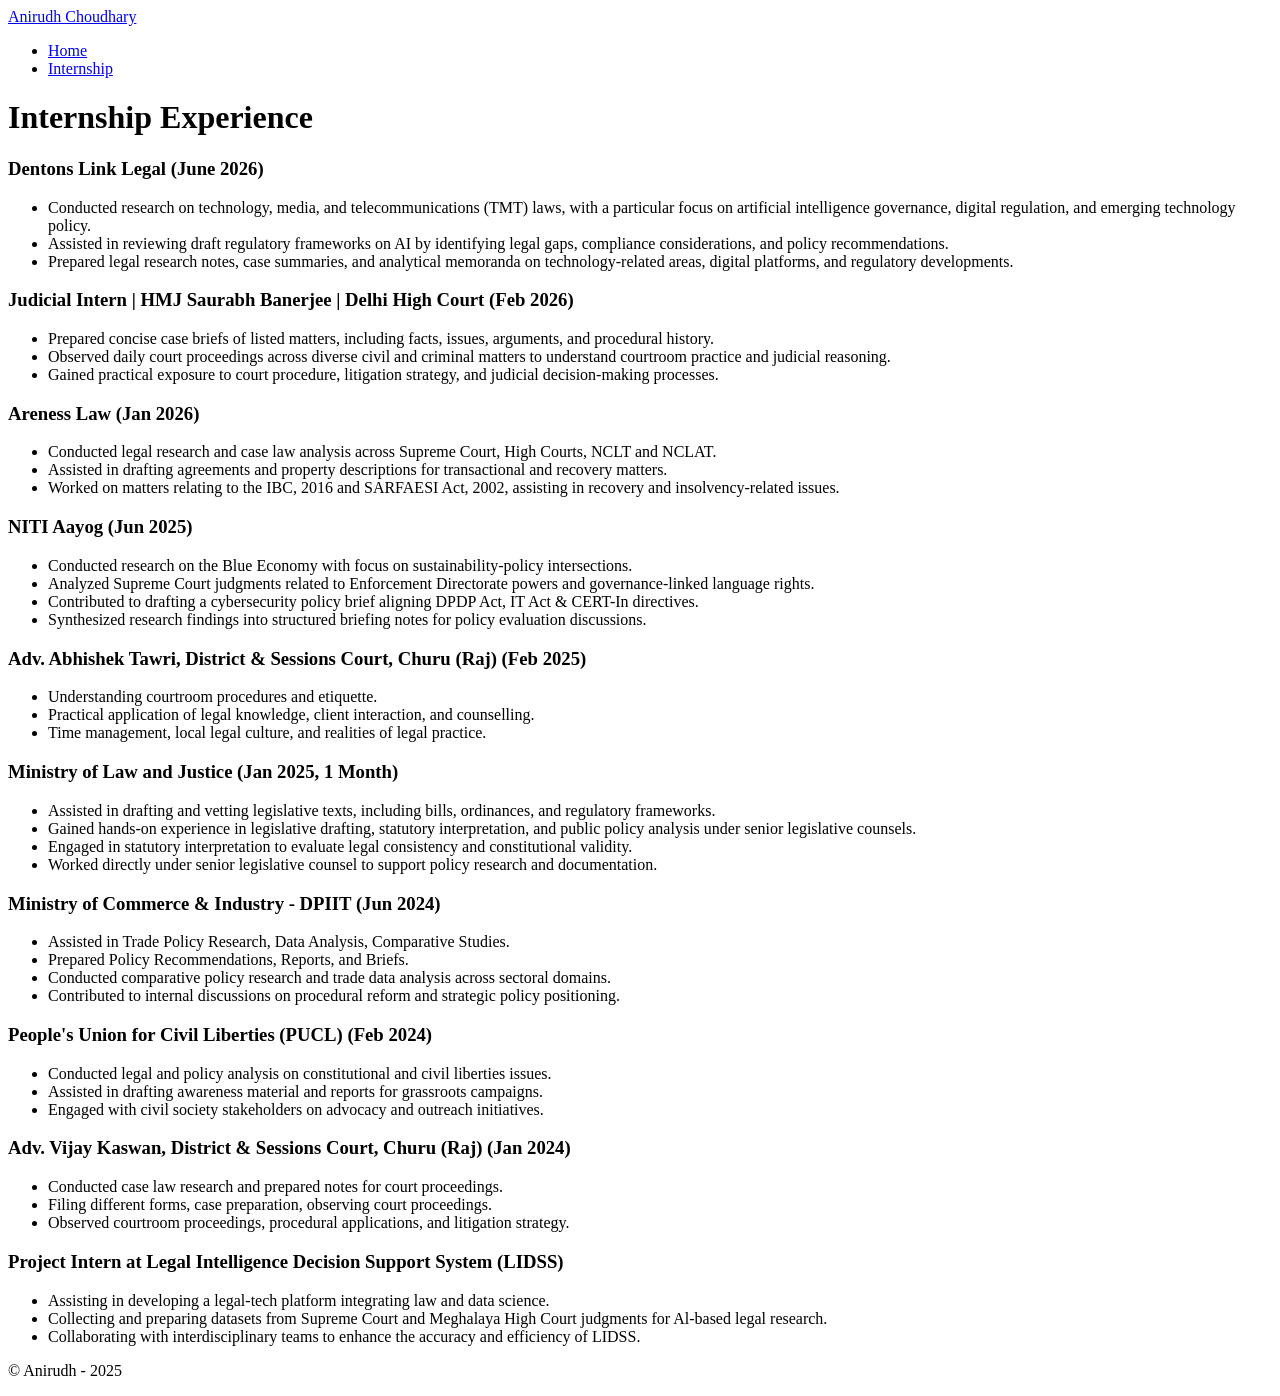
==== internship.html @ 68249a0b "initial commit" ====
<!doctype html>
<html lang="en">
<head>
  <meta charset="utf-8" />
  <meta name="viewport" content="width=device-width,initial-scale=1" />
  <title>Internship — Anirudh Choudhary</title>
  <link rel="stylesheet" href="css/style.css">
</head>
<body>
  <nav class="nav">
    <div class="container">
      <a class="brand" href="index.html">Anirudh Choudhary</a>
      <ul class="nav-links">
        <li><a href="index.html">Home</a></li>
        <li><a href="internship.html">Internship</a></li>
        <!-- <li><a href="research.html">Research</a></li> -->
      <!-- <li><a href="contact.html">Contact</a></li></ul> -->
    </div>
  </nav>

  <main class="container content">
    <h1>Internship Experience</h1>
    
        <div class="internship">
            <h3> Dentons Link Legal (June 2026)</h3>
            <ul>
                <li>Conducted research on technology, media, and telecommunications (TMT) laws, with a particular focus on artificial intelligence governance, digital regulation, and emerging technology policy.</li>
                <li>Assisted in reviewing draft regulatory frameworks on AI by identifying legal gaps, compliance considerations, and policy recommendations.</li>
                <li>Prepared legal research notes, case summaries, and analytical memoranda on technology-related areas, digital platforms, and regulatory developments.</li>
            </ul>
        </div>  

        <div class="internship">
            <h3> Judicial Intern | HMJ Saurabh Banerjee | Delhi High Court (Feb 2026)</h3>
            <ul>
                <li>Prepared concise case briefs of listed matters, including facts, issues, arguments, and procedural history.</li>
                <li>Observed daily court proceedings across diverse civil and criminal matters to understand courtroom practice and judicial reasoning.</li>
                <li>Gained practical exposure to court procedure, litigation strategy, and judicial decision-making processes.</li>
            </ul>
        </div>    

        <div class="internship">
            <h3>Areness Law (Jan 2026)</h3>
            <ul>
                <li>Conducted legal research and case law analysis across Supreme Court, High Courts, NCLT and NCLAT.</li>
                <li>Assisted in drafting agreements and property descriptions for transactional and recovery matters.</li>
                <li>Worked on matters relating to the IBC, 2016 and SARFAESI Act, 2002, assisting in recovery and insolvency-related issues.</li>
            </ul>
        </div>    

        <div class="internship">
            <h3>NITI Aayog (Jun 2025)</h3>
            <ul>
                <li>Conducted research on the Blue Economy with focus on sustainability-policy intersections.</li>
                <li>Analyzed Supreme Court judgments related to Enforcement Directorate powers and governance-linked language rights.</li>
                <li>Contributed to drafting a cybersecurity policy brief aligning DPDP Act, IT Act & CERT-In directives.</li>
                <li>Synthesized research findings into structured briefing notes for policy evaluation discussions.</li>
            </ul>
        </div>    

        <div class="internship">
            <h3>Adv. Abhishek Tawri, District & Sessions Court, Churu (Raj) (Feb 2025)</h3>
            <ul>
                <li>Understanding courtroom procedures and etiquette.</li>
                <li>Practical application of legal knowledge, client interaction, and counselling.</li>
                <li>Time management, local legal culture, and realities of legal practice.</li>
            </ul>
        </div>

        <div class="internship">
            <h3>Ministry of Law and Justice (Jan 2025, 1 Month)</h3>
            <ul>
                <li>Assisted in drafting and vetting legislative texts, including bills, ordinances, and regulatory frameworks.</li>
                <li>Gained hands-on experience in legislative drafting, statutory interpretation, and public policy analysis under senior legislative counsels.</li>
                <li>Engaged in statutory interpretation to evaluate legal consistency and constitutional validity.</li>
                <li> Worked directly under senior legislative counsel to support policy research and documentation.</li>
            </ul>
        </div>

        <div class="internship">
            <h3>Ministry of Commerce & Industry - DPIIT (Jun 2024)</h3>
            <ul>
                <li>Assisted in Trade Policy Research, Data Analysis, Comparative Studies.</li>
                <li>Prepared Policy Recommendations, Reports, and Briefs.</li>
                <li>Conducted comparative policy research and trade data analysis across sectoral domains.</li>
                <li>Contributed to internal discussions on procedural reform and strategic policy positioning.</li>
            </ul>
        </div>

        <div class="internship">
            <h3>People's Union for Civil Liberties (PUCL) (Feb 2024)</h3>
            <ul>
                <li>Conducted legal and policy analysis on constitutional and civil liberties issues.</li>
                <li>Assisted in drafting awareness material and reports for grassroots campaigns.</li>
                <li>Engaged with civil society stakeholders on advocacy and outreach initiatives. </li>
            </ul>
        </div>

        <div class="internship">
            <h3>Adv. Vijay Kaswan, District & Sessions Court, Churu (Raj) (Jan 2024)</h3>
            <ul>
                <li>Conducted case law research and prepared notes for court proceedings.</li>
                <li>Filing different forms, case preparation, observing court proceedings.</li>
                <li>Observed courtroom proceedings, procedural applications, and litigation strategy. </li>
            </ul>
        </div>

        <div class="internship">
            <h3>Project Intern at Legal Intelligence Decision Support System (LIDSS) </h3>
            <ul>
                <li>Assisting in developing a legal-tech platform integrating law and data science.</li>
                <li>Collecting and preparing datasets from Supreme Court and Meghalaya High Court judgments for Al-based legal research.</li>
                <li>Collaborating with interdisciplinary teams to enhance the accuracy and efficiency of LIDSS.</li>
            </ul>
        </div>


  <footer class="footer">
    <div class="container">
      <p>© <span id="year"></span> Anirudh - 2025</p>
    </div>
  </footer>

  <script>document.getElementById('year2').innerText = new Date().getFullYear()</script>
</body>
</html>
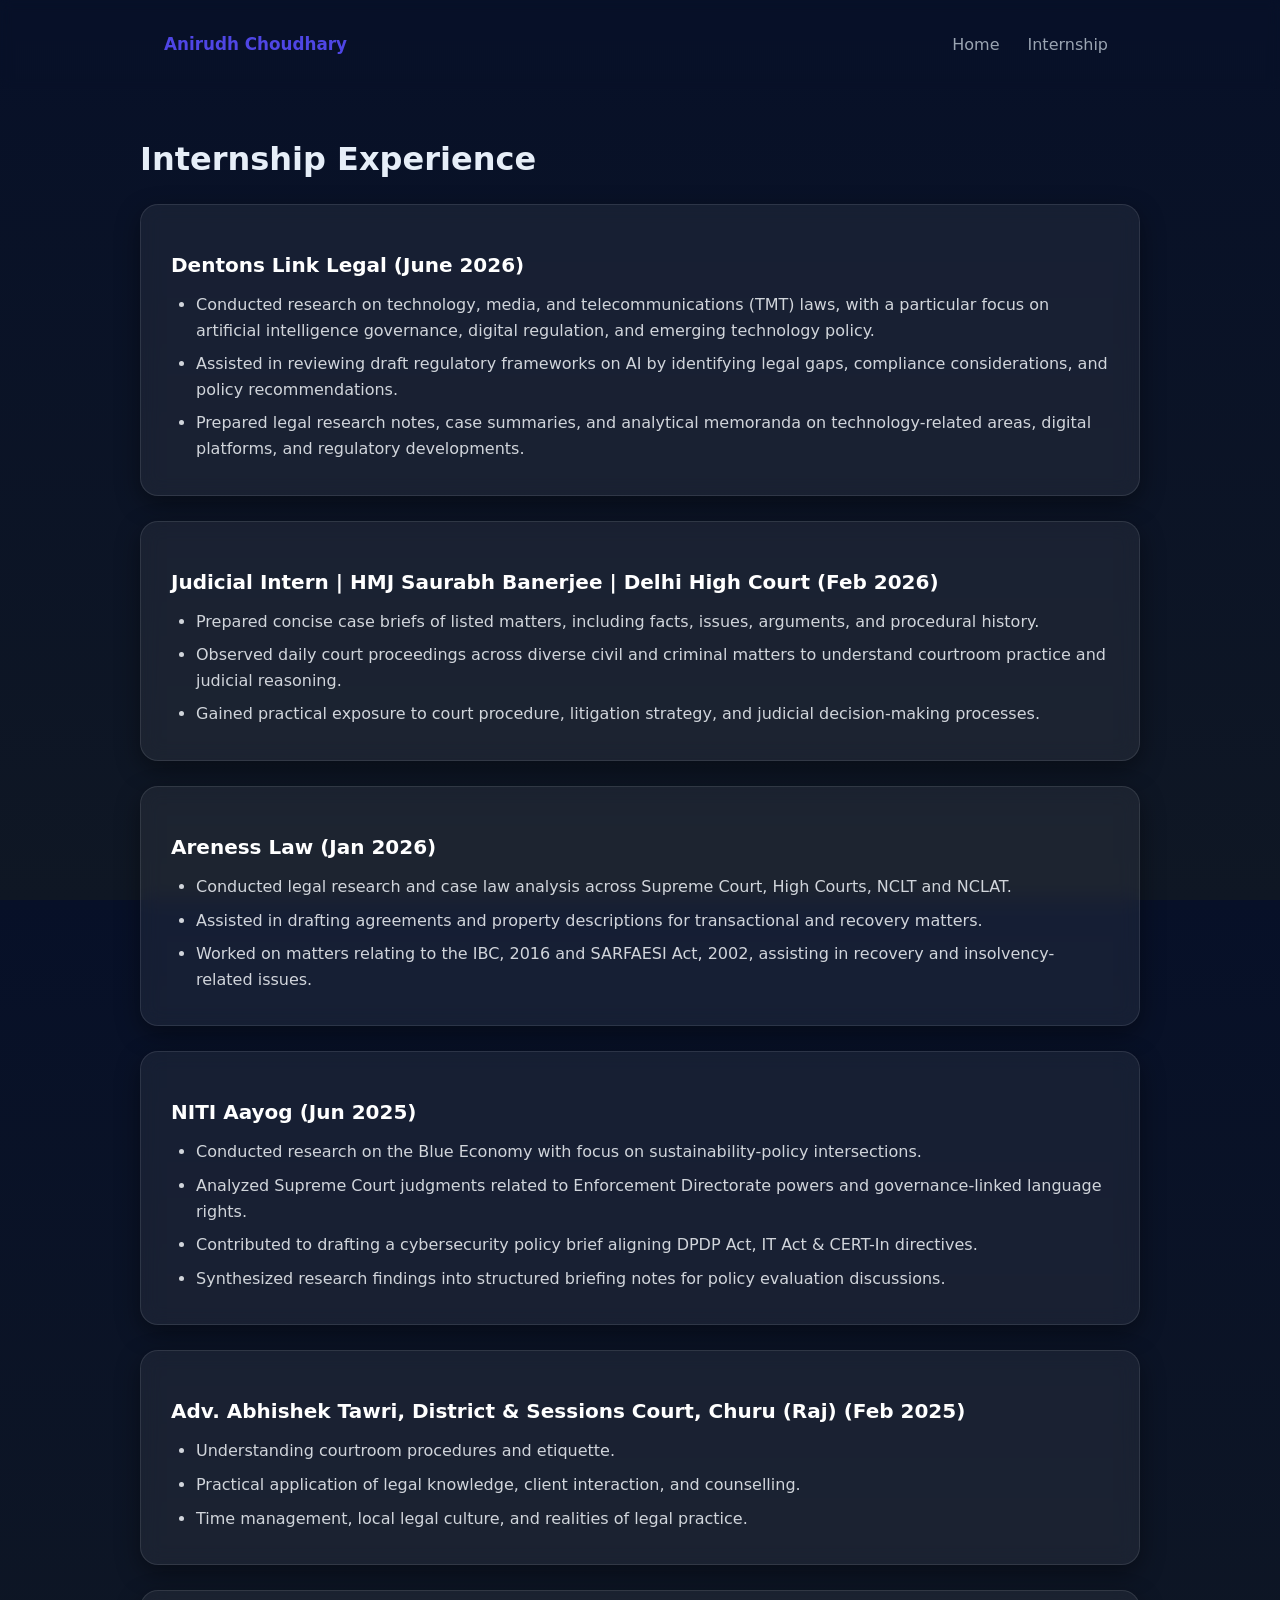
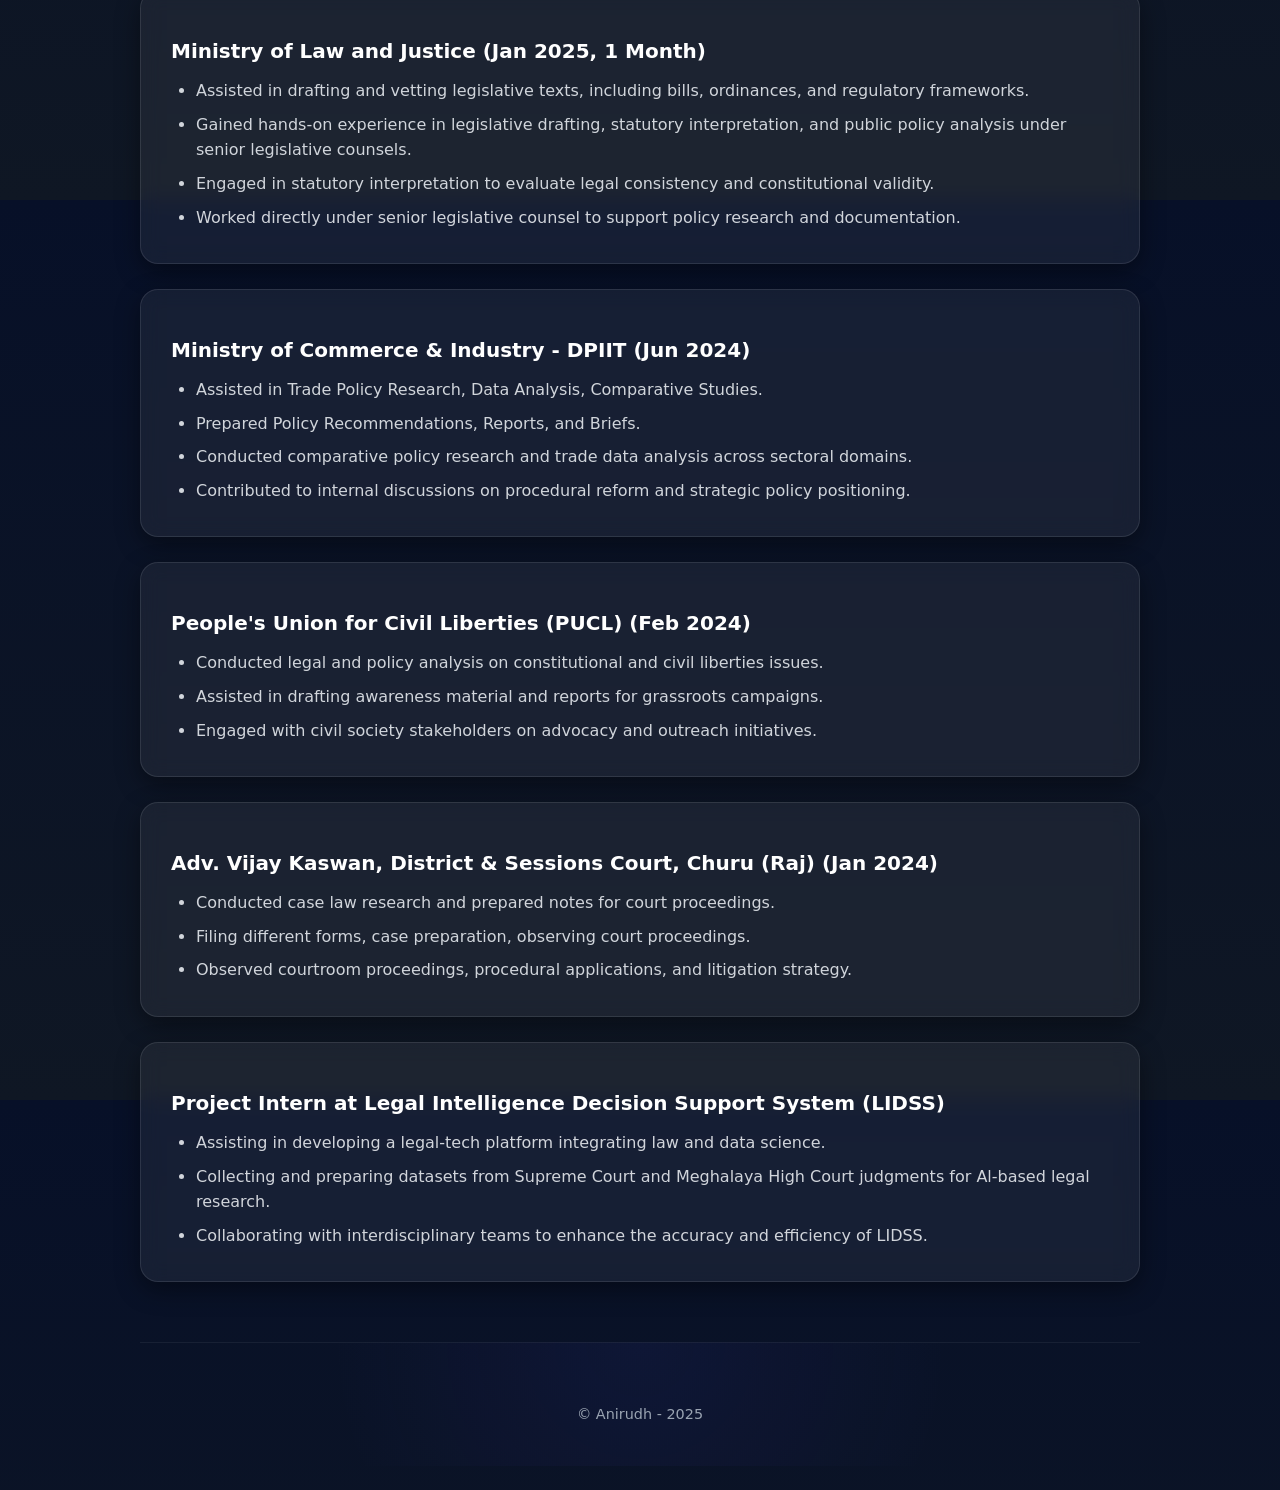
==== commit 47d4b8ff: "commit changes" ====
--- a/internship.html
+++ b/internship.html
@@ -4,7 +4,7 @@
   <meta charset="utf-8" />
   <meta name="viewport" content="width=device-width,initial-scale=1" />
   <title>Internship — Anirudh Choudhary</title>
-  <link rel="stylesheet" href="css/style.css">
+  <link rel="stylesheet" href="style.css">
 </head>
 <body>
   <nav class="nav">
--- a/style.css
+++ b/style.css
@@ -0,0 +1,340 @@
+/* Simple, modern styling - responsive layout */
+:root{
+  --bg:#0f1724;
+  --card:#0b1120;
+  --muted:#9aa4b2;
+  --accent:#4f46e5;
+  --glass: rgba(255,255,255,0.03);
+  --radius:12px;
+  font-family: Inter, system-ui, -apple-system, 'Segoe UI', Roboto, 'Helvetica Neue', Arial;
+}
+
+*{box-sizing:border-box}
+html,body{height:100%}
+body{
+  margin:0; background:linear-gradient(180deg,#071028 0%, #0f1724 100%);
+  color:#e6eef8; -webkit-font-smoothing:antialiased;
+  line-height:1.5;
+}
+
+
+/* container */
+.container{max-width:1000px;margin:0 auto;padding:24px;}
+
+/* nav */
+.nav{backdrop-filter: blur(6px);position:sticky;top:0;background:transparent;padding:8px 0;z-index:10}
+.nav .container{display:flex;align-items:center;justify-content:space-between}
+.brand{font-weight:700;color:var(--accent);text-decoration:none;font-size:1.05rem}
+.nav-links{list-style:none;display:flex;gap:12px;margin:0;padding:0}
+.nav-links a{color:var(--muted);text-decoration:none;padding:8px;border-radius:8px}
+.nav-links a:hover{color:#fff;background:var(--glass)}
+
+/* hero */
+.hero{padding:48px 0}
+.hero-grid{display:grid;grid-template-columns:1fr 300px;gap:24px;align-items:center}
+.hero-text h1{font-size:2rem;margin:0 0 8px}
+.lead{color:var(--muted);max-width:55ch}
+.accent{color:var(--accent)}
+
+.hero-photo{display:flex;justify-content:center}
+.hero-photo img{width:240px;height:auto;object-fit:cover;border-radius:12px;border:6px solid rgba(255,255,255,0.06);box-shadow:0 10px 30px rgba(15,23,36,0.6)}
+
+/* main cards */
+.main-grid{display:grid;grid-template-columns:1fr 1fr;gap:20px;padding-bottom:48px}
+.card{background:linear-gradient(180deg, rgba(255,255,255,0.02), rgba(255,255,255,0.01));padding:20px;border-radius:var(--radius);box-shadow: 0 6px 18px rgba(2,6,23,0.6)}
+
+/* links & buttons */
+.cta{display:inline-block;padding:10px 16px;border-radius:10px;background:var(--accent);color:white;text-decoration:none;margin-right:8px}
+.cta.ghost{background:transparent;border:1px solid rgba(255,255,255,0.04)}
+
+.link-btn{display:inline-block;padding:8px 12px;border-radius:8px;background:transparent;border:1px solid rgba(255,255,255,0.05);color:var(--muted);text-decoration:none}
+
+/* content */
+.content{padding:24px 0}
+.experience{background:var(--card);padding:16px;border-radius:10px;margin-bottom:14px;color:#dfe8f6}
+.posts{display:grid;gap:12px}
+
+/* footer */
+.footer{padding:18px 0;color:var(--muted);font-size:0.9rem;text-align:center;border-top:1px solid rgba(255,255,255,0.02)}
+
+/* responsive */
+@media (max-width:860px){
+  .hero-grid{grid-template-columns:1fr; text-align:center}
+  .main-grid{grid-template-columns:1fr}
+  .hero-photo img{width:200px;height:200px}
+  .nav .container{gap:12px}
+}
+
+
+/* Fade-in Animation */
+.fade-in {
+  opacity: 0;
+  animation: fadeIn 1.4s forwards;
+}
+@keyframes fadeIn {
+  to { opacity: 1; }
+}
+
+/* Contact Form */
+.contact-form {
+  display: flex;
+  flex-direction: column;
+  gap: 12px;
+  max-width: 450px;
+  margin-top: 20px;
+}
+.contact-form input, .contact-form textarea {
+  background: rgba(255,255,255,0.05);
+  border: 1px solid rgba(255,255,255,0.07);
+  color: white;
+  padding: 10px;
+  border-radius: 8px;
+}
+.contact-form input:focus, .contact-form textarea:focus {
+  outline: 2px solid var(--accent);
+}
+
+.experience ul {
+  list-style: none;
+  padding-left: 0;
+}
+
+.experience ul li {
+  margin-bottom: 8px;
+}
+
+
+/* === Social Icons Styling === */
+.social-icons {
+  display: flex;
+  justify-content: center;
+  align-items: center;
+  gap: 25px; /* spacing between icons */
+  margin-top: 20px;
+}
+
+.social-icons a {
+  color: #7c3aed; /* violet accent */
+  font-size: 1.8rem;
+  transition: all 0.3s ease;
+}
+
+.social-icons a:hover {
+  color: #a78bfa; /* lighter violet on hover */
+  transform: translateY(-3px) scale(1.1);
+}
+
+.footer a:hover {
+  color: #a78bfa;
+}
+
+.footer a:hover svg {
+  transform: translateY(-3px) scale(1.1);
+  filter: drop-shadow(0 0 6px rgba(124, 58, 237, 0.6));
+}
+
+.content {
+  text-align: left;
+}
+
+.contact-section {
+  text-align: center;
+  display: flex;
+  justify-content: center;
+}
+
+.contact-section .container {
+  max-width: 600px;
+}
+
+.contact-form {
+  width: 100%;
+  display: flex;
+  flex-direction: column;
+  gap: 12px;
+  margin-top: 20px;
+  align-items: stretch;
+}
+
+.contact-form input,
+.contact-form textarea {
+  width: 100%;
+}
+
+#success-message {
+  display: none;
+  margin-top: 16px;
+  padding: 12px;
+  border-radius: 8px;
+  background: rgba(79, 70, 229, 0.15);
+  border: 1px solid rgba(79, 70, 229, 0.4);
+  color: #ffffff;
+  text-align: center;
+  animation: fadeIn 0.5s ease-in-out;
+}
+
+
+.footer .container {
+  gap: 2px;
+}
+
+
+.posts li.card {
+  padding: 16px;
+  border-radius: 10px;
+  background: rgba(255,255,255,0.03);
+  border: 1px solid rgba(255,255,255,0.05);
+}
+
+.posts li.card strong {
+  font-size: 1.05rem;
+  color: #fff;
+}
+
+/* Research Page Stylish File Cards */
+.research-card {
+  display: flex;
+  align-items: center;
+  gap: 14px;
+  padding: 16px;
+  background: rgba(255,255,255,0.06);
+  border: 1px solid rgba(255,255,255,0.12);
+  border-radius: 14px;
+  backdrop-filter: blur(8px);
+  transition: 0.35s ease;
+  cursor: pointer;
+}
+
+.research-card:hover {
+  transform: translateY(-4px);
+  background: rgba(255,255,255,0.12);
+  box-shadow: 0 6px 22px rgba(0,0,0,0.35);
+}
+
+.research-card .icon {
+  font-size: 28px;
+}
+
+.research-card .file-info {
+  display: flex;
+  flex-direction: column;
+}
+
+.research-card .file-actions a {
+  margin-right: 10px;
+  color: var(--accent);
+  text-decoration: none;
+  font-size: 0.9rem;
+}
+
+.research-card .file-actions a:hover {
+  text-decoration: underline;
+}
+
+/* === Internship Box Styling (Only affects .internship section) === */
+
+.internship {
+  background: rgba(255, 255, 255, 0.06);
+  border: 1px solid rgba(255, 255, 255, 0.1);
+  border-radius: 18px;
+  padding: 25px 30px;
+  margin-bottom: 25px;
+  box-shadow: 0 8px 25px rgba(0, 0, 0, 0.4);
+  backdrop-filter: blur(10px);
+  transition: all 0.3s ease;
+}
+
+.internship:hover {
+  transform: translateY(-5px);
+  box-shadow: 0 10px 30px rgba(124, 58, 237, 0.4);
+  border-color: #7c3aed;
+}
+
+.research-card:hover {
+  transform: translateY(-5px);
+  box-shadow: 0 10px 30px rgba(124, 58, 237, 0.4);
+  border-color: #7c3aed;
+}
+
+.internship h3 {
+  color: #fff;
+  font-size: 1.25rem;
+  margin-bottom: 12px;
+  font-weight: 600;
+}
+
+.internship ul {
+  list-style: disc;
+  padding-left: 25px;
+  margin: 0;
+}
+
+.internship li {
+  margin-bottom: 8px;
+  line-height: 1.6;
+  color: #d1d5db;
+}
+
+
+/* ===== Footer Enhancement ===== */
+
+.footer {
+  padding: 22px 0 18px;
+  margin-top: 60px;
+  border-top: 1px solid rgba(255,255,255,0.06);
+  background: radial-gradient(circle at top, rgba(79,70,229,0.08), transparent 60%);
+}
+
+.footer-socials {
+  margin-top: 8px;
+}
+
+.footer-inner {
+  display: flex;
+  flex-direction: column;
+  align-items: center;
+  gap: 10px;
+}
+
+/* Social Icons */
+.footer-socials {
+  display: flex;
+  gap: 22px;
+}
+
+.footer-socials a {
+  width: 46px;
+  height: 46px;
+  display: flex;
+  align-items: center;
+  justify-content: center;
+
+  border-radius: 50%;
+  background: rgba(255,255,255,0.06);
+  color: var(--accent);
+
+  transition: all 0.3s ease;
+  backdrop-filter: blur(6px);
+}
+
+.footer-socials a:hover {
+  transform: translateY(-6px) scale(1.08);
+  background: var(--accent);
+  color: #ffffff;
+  box-shadow: 0 10px 30px rgba(79,70,229,0.45);
+}
+
+/* Footer text */
+.footer-text {
+  font-size: 0.85rem;
+  letter-spacing: 0.5px;
+  color: var(--muted);
+}
+
+.footer-text {
+  margin-bottom: 0;
+}
+
+.footer .container {
+  padding-bottom: 8px;   /* reduce bottom space */
+}
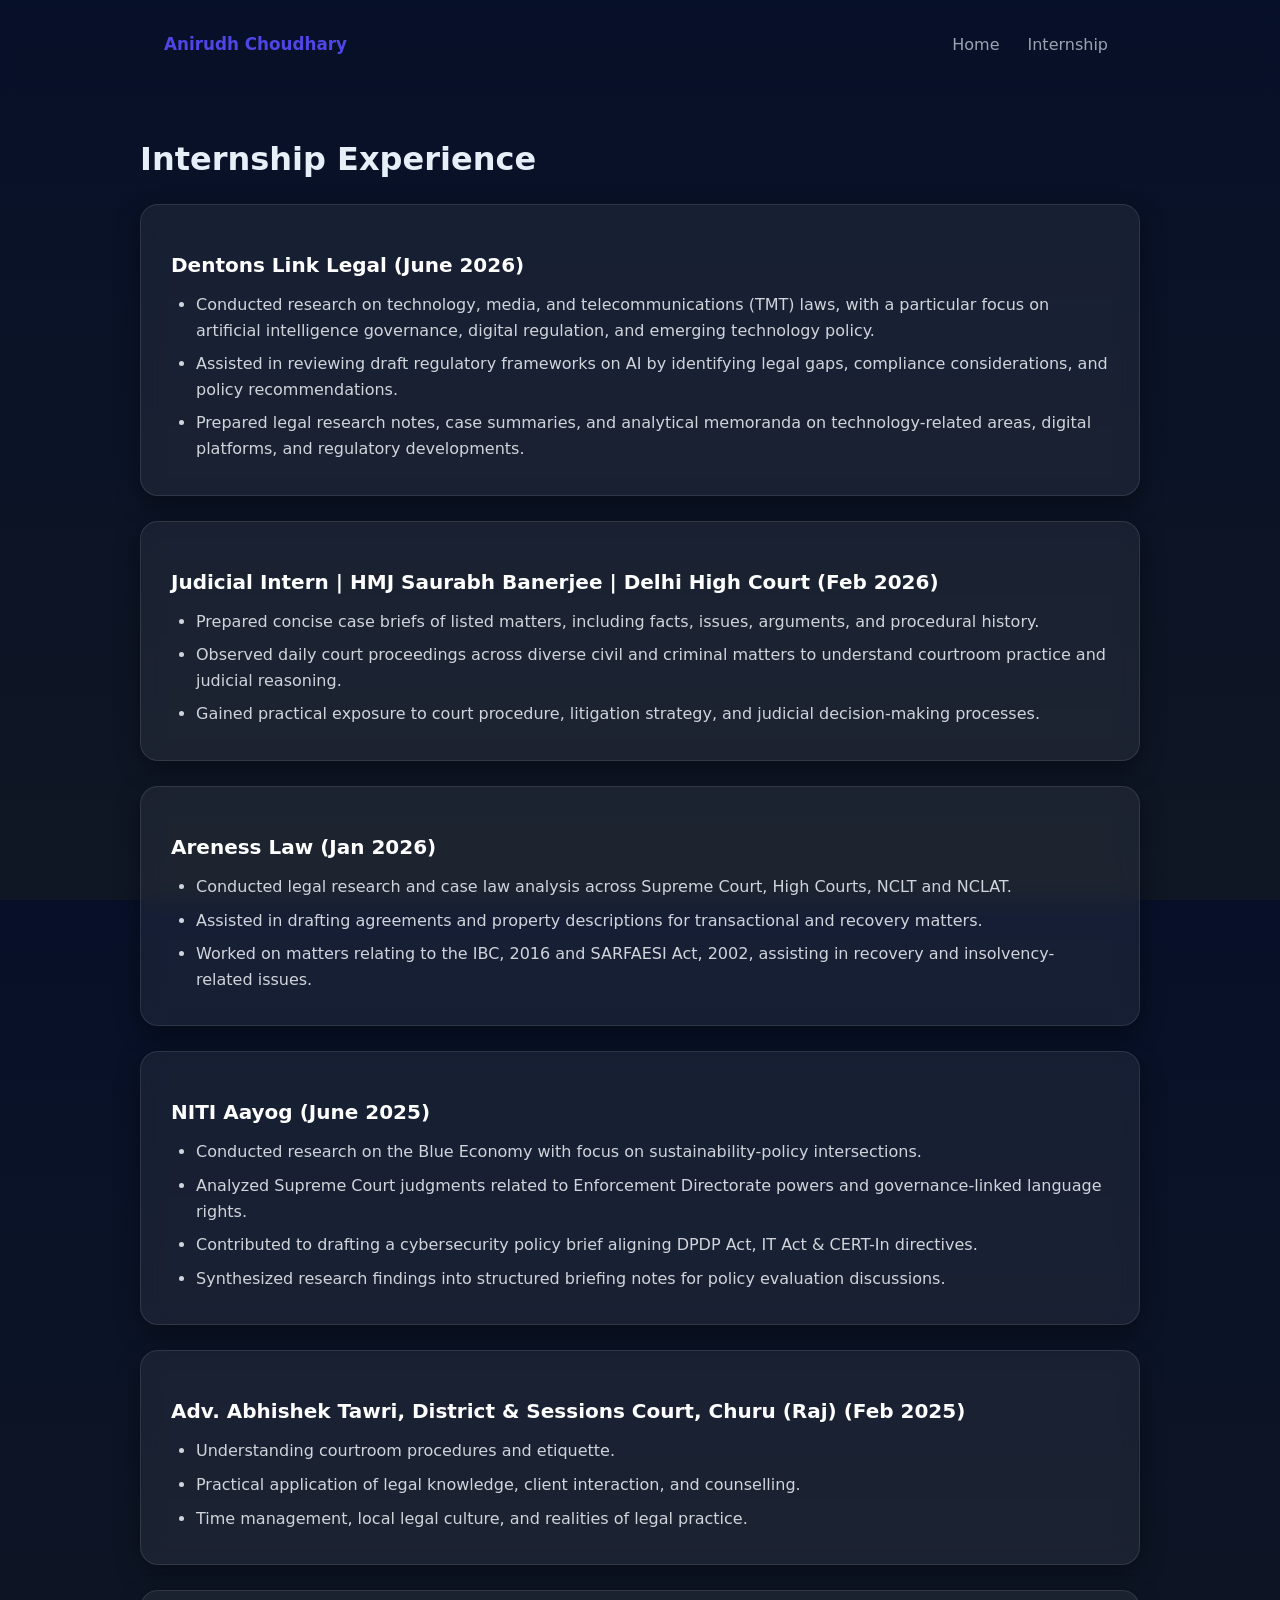
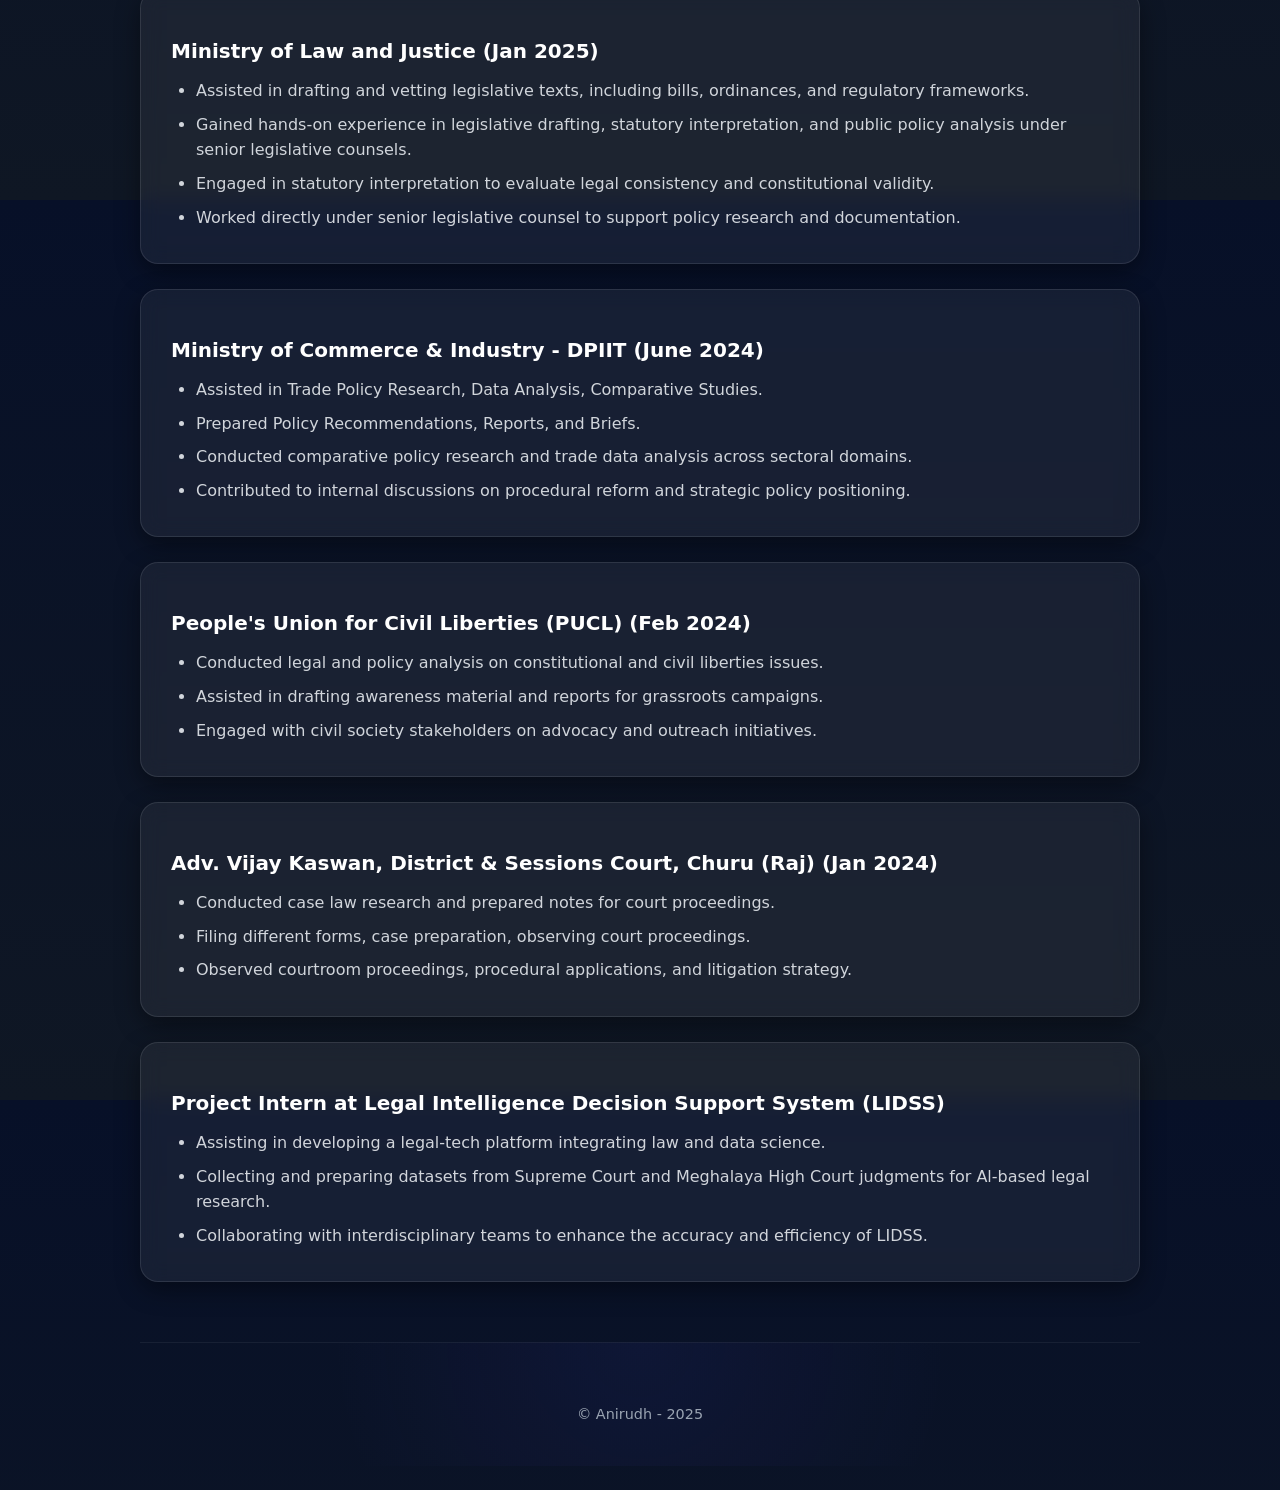
==== commit 595c3b25: "commit changes" ====
--- a/internship.html
+++ b/internship.html
@@ -49,7 +49,7 @@
         </div>    
 
         <div class="internship">
-            <h3>NITI Aayog (Jun 2025)</h3>
+            <h3>NITI Aayog (June 2025)</h3>
             <ul>
                 <li>Conducted research on the Blue Economy with focus on sustainability-policy intersections.</li>
                 <li>Analyzed Supreme Court judgments related to Enforcement Directorate powers and governance-linked language rights.</li>
@@ -68,7 +68,7 @@
         </div>
 
         <div class="internship">
-            <h3>Ministry of Law and Justice (Jan 2025, 1 Month)</h3>
+            <h3>Ministry of Law and Justice (Jan 2025)</h3>
             <ul>
                 <li>Assisted in drafting and vetting legislative texts, including bills, ordinances, and regulatory frameworks.</li>
                 <li>Gained hands-on experience in legislative drafting, statutory interpretation, and public policy analysis under senior legislative counsels.</li>
@@ -78,7 +78,7 @@
         </div>
 
         <div class="internship">
-            <h3>Ministry of Commerce & Industry - DPIIT (Jun 2024)</h3>
+            <h3>Ministry of Commerce & Industry - DPIIT (June 2024)</h3>
             <ul>
                 <li>Assisted in Trade Policy Research, Data Analysis, Comparative Studies.</li>
                 <li>Prepared Policy Recommendations, Reports, and Briefs.</li>
